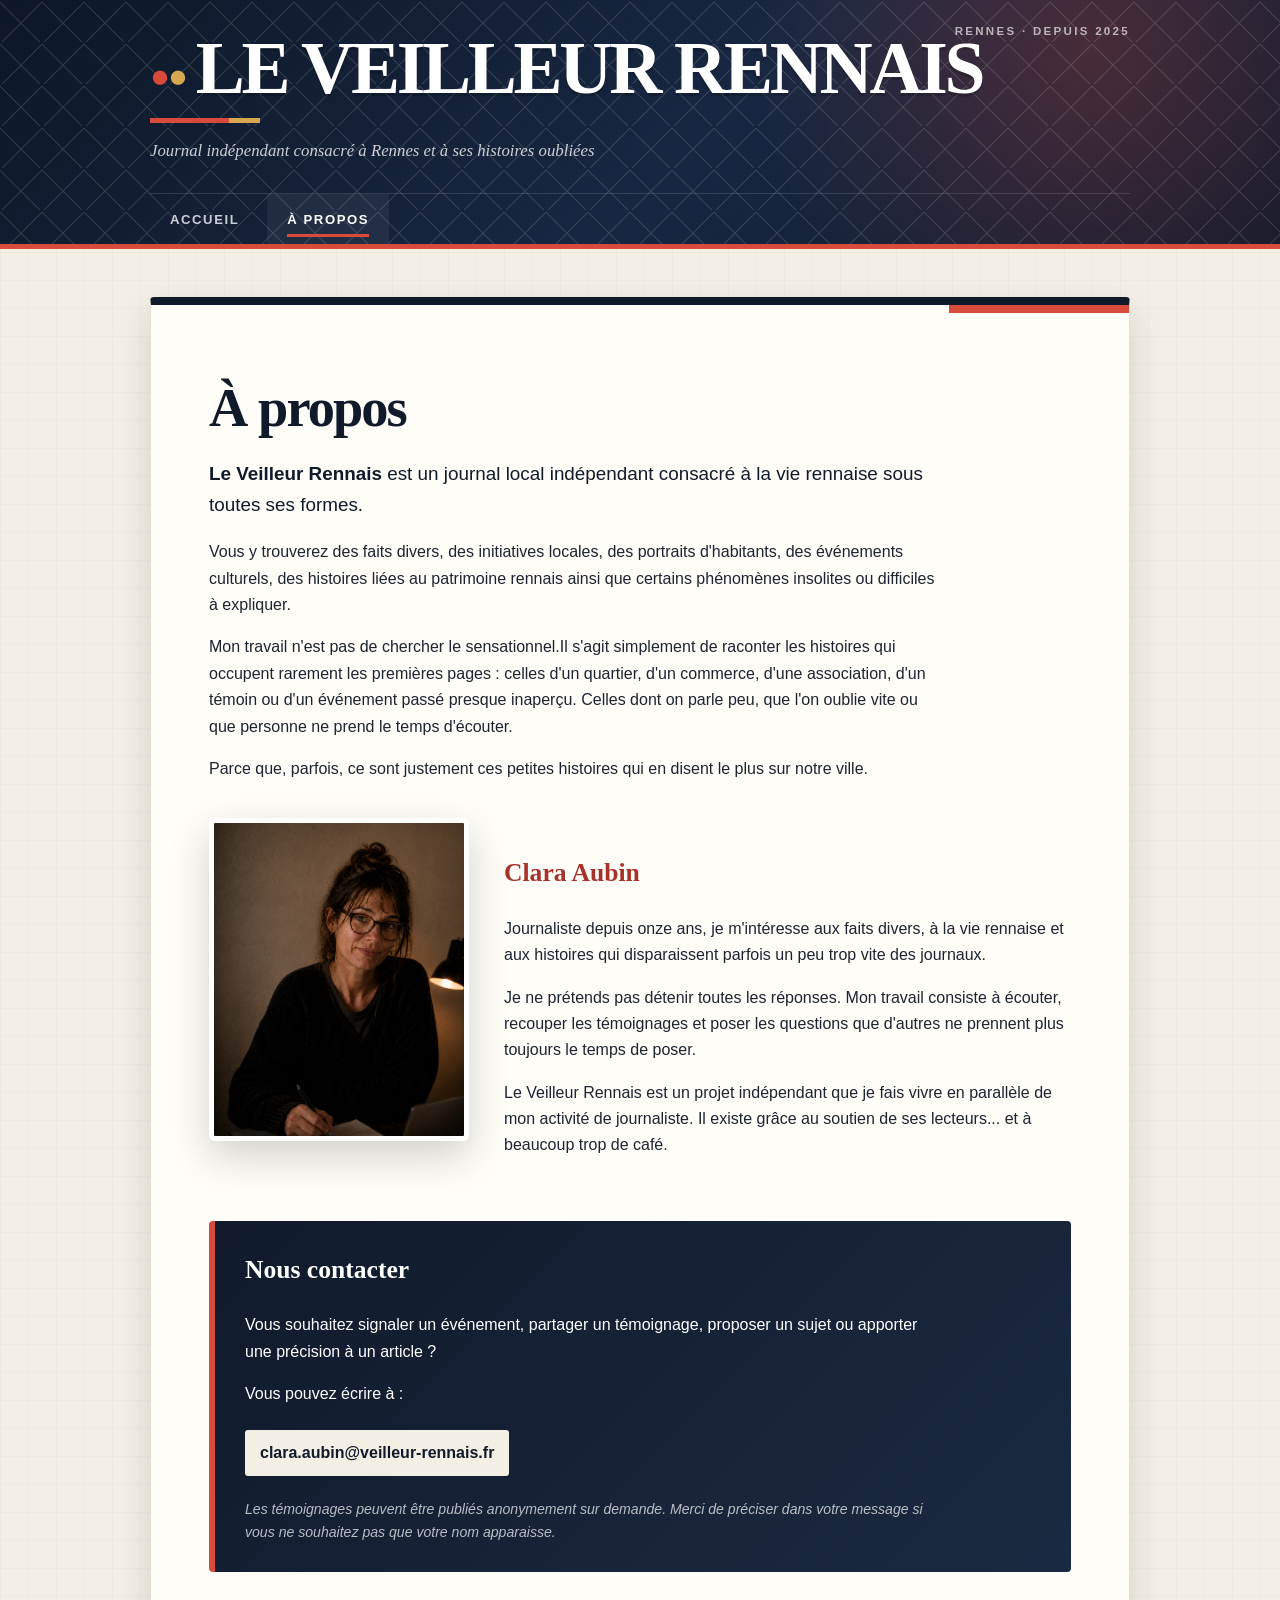
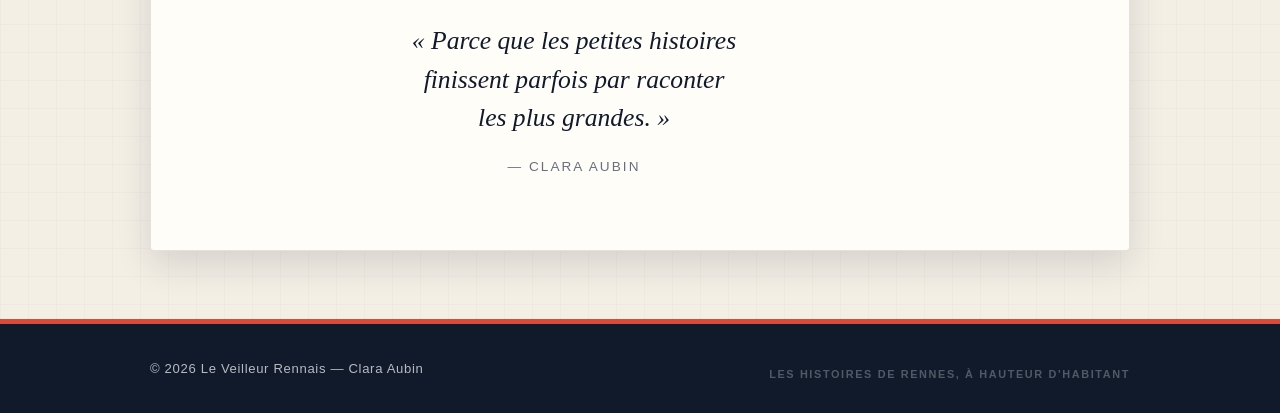
==== a-propos.html @ 2094893d "Add files via upload" ====
<!DOCTYPE html>
<html lang="fr">
<head>
  <meta charset="UTF-8">
  <meta name="viewport" content="width=device-width, initial-scale=1.0">
  <meta property="og:image" content="images/logo.png">

  <title>À propos — Le Veilleur Rennais</title>

  <link rel="stylesheet" href="style.css">
  <link rel="icon" type="image/png" href="images/logo.png">
</head>

<body>

<header class="site-header">
  <div class="container">

    <a class="site-title" href="index.html">
      Le Veilleur Rennais
    </a>

    <p class="site-subtitle">
      Journal indépendant consacré à Rennes et à ses histoires oubliées
    </p>

    <nav>
      <a href="index.html">Accueil</a>
      <a class="active" href="a-propos.html">À propos</a>
    </nav>

  </div>
</header>

<main class="container">

  <section class="about-page">

    <h1>À propos</h1>

    <section class="about-section">

      <p class="about-introduction">
        <strong>Le Veilleur Rennais</strong> est un journal local indépendant consacré
        à la vie rennaise sous toutes ses formes.
      </p>

      <p>
        Vous y trouverez des faits divers, des initiatives locales, des portraits
        d'habitants, des événements culturels, des histoires liées au patrimoine
        rennais ainsi que certains phénomènes insolites ou difficiles à expliquer.
      </p>

      <p>
        Mon travail n'est pas de chercher le sensationnel.Il s'agit simplement de raconter les histoires
        qui occupent rarement les premières pages : celles d'un quartier, d'un
        commerce, d'une association, d'un témoin ou d'un événement passé presque
        inaperçu. Celles dont on parle peu, que l'on oublie vite ou que personne ne prend le temps d'écouter.
      </p>

      <p>
       Parce que, parfois, ce sont justement ces petites histoires qui en disent le plus sur notre ville.
      </p>

    </section>

  <section class="about-section">

    <div class="about-clara">

        <img
            src="images/clara-aubin.png"
            alt="Clara Aubin"
            class="clara-photo">

        <div class="clara-text">

            <h2>Clara Aubin</h2>

            <p>
                Journaliste depuis onze ans, je m'intéresse aux faits divers,
                à la vie rennaise et aux histoires qui disparaissent parfois un peu trop
                vite des journaux.
            </p>

            <p>
                Je ne prétends pas détenir toutes les réponses. Mon travail consiste à
                écouter, recouper les témoignages et poser les questions que d'autres
                ne prennent plus toujours le temps de poser.
            </p>

            <p>
                Le Veilleur Rennais est un projet indépendant que je fais vivre en parallèle
                de mon activité de journaliste. Il existe grâce au soutien de ses lecteurs...
                et à beaucoup trop de café.
            </p>

        </div>

    </div>

</section>

    <section class="contact-box">

      <h2>Nous contacter</h2>

      <p>
        Vous souhaitez signaler un événement, partager un témoignage, proposer
        un sujet ou apporter une précision à un article ?
      </p>

      <p>
        Vous pouvez écrire à :
      </p>

      <p class="contact-email">
        <a href="mailto:clara.aubin@veilleur-rennais.fr">
          clara.aubin@veilleur-rennais.fr
        </a>
      </p>

      <p class="contact-note">
        Les témoignages peuvent être publiés anonymement sur demande.
        Merci de préciser dans votre message si vous ne souhaitez pas que votre
        nom apparaisse.
      </p>

    </section>
    <div class="journal-signature">

      <p class="journal-quote">
          « Parce que les petites histoires<br>
          finissent parfois par raconter<br>
          les plus grandes. »
      </p>

      <p class="journal-author">
          — Clara Aubin
      </p>

  </div>

  </section>

</main>

<footer>
  <div class="container">
    © 2026 Le Veilleur Rennais — Clara Aubin
  </div>
</footer>

</body>
</html>
---- style.css ----
/* =========================================================
   LE VEILLEUR RENNAIS — identité visuelle
   Remplace entièrement ton ancien style.css par ce fichier.
   ========================================================= */

* { box-sizing: border-box; }

:root {
    --nuit: #101a2b;
    --nuit-claire: #1b2a42;
    --rouge: #d84a3a;
    --rouge-fonce: #a8322a;
    --creme: #f4efe5;
    --papier: #fffdf8;
    --encre: #1d2430;
    --gris: #687080;
    --ligne: #d8d2c8;
    --or: #d5a84f;
    --ombre: 0 14px 35px rgba(16, 26, 43, 0.13);
}

html { scroll-behavior: smooth; }

body {
    margin: 0;
    color: var(--encre);
    background:
        linear-gradient(rgba(16, 26, 43, 0.025) 1px, transparent 1px),
        linear-gradient(90deg, rgba(16, 26, 43, 0.025) 1px, transparent 1px),
        var(--creme);
    background-size: 28px 28px;
    font-family: "Segoe UI", Arial, sans-serif;
    line-height: 1.65;
}

.container {
    width: min(980px, calc(100% - 32px));
    margin: 0 auto;
}

.site-header {
    position: relative;
    overflow: hidden;
    color: white;
    background:
        radial-gradient(circle at 85% 20%, rgba(216, 74, 58, 0.27), transparent 30%),
        linear-gradient(135deg, #0d1727 0%, #172742 55%, #101a2b 100%);
    border-bottom: 5px solid var(--rouge);
    padding: 34px 0 0;
}

.site-header::before {
    content: "";
    position: absolute;
    inset: 0;
    opacity: 0.13;
    pointer-events: none;
    background-image:
        linear-gradient(45deg, transparent 46%, white 47%, white 48%, transparent 49%),
        linear-gradient(-45deg, transparent 46%, white 47%, white 48%, transparent 49%);
    background-size: 42px 42px;
}

.site-header::after {
    content: "RENNES · DEPUIS 2025";
    position: absolute;
    top: 22px;
    right: max(16px, calc((100% - 980px) / 2));
    color: rgba(255, 255, 255, 0.65);
    font-size: 0.72rem;
    font-weight: 700;
    letter-spacing: 0.2em;
}

.site-header .container { position: relative; z-index: 1; }

.site-title {
    display: inline-block;
    position: relative;
    color: white;
    font-family: Georgia, "Times New Roman", serif;
    font-size: clamp(2.5rem, 7vw, 4.6rem);
    font-weight: 900;
    line-height: 0.95;
    letter-spacing: -0.045em;
    text-decoration: none;
    text-transform: uppercase;
    text-shadow: 0 3px 0 rgba(0, 0, 0, 0.17);
}

.site-title::before {
    content: "●";
    display: inline-block;
    margin-right: 14px;
    color: var(--rouge);
    font-size: 0.45em;
    vertical-align: middle;
    text-shadow: 18px 0 0 var(--or);
}

.site-title::after {
    content: "";
    display: block;
    width: 110px;
    height: 5px;
    margin-top: 14px;
    background: linear-gradient(90deg, var(--rouge) 0 72%, var(--or) 72%);
}

.site-subtitle {
    max-width: 620px;
    margin: 14px 0 28px;
    color: rgba(255, 255, 255, 0.78);
    font-family: Georgia, "Times New Roman", serif;
    font-size: 1.05rem;
    font-style: italic;
}

nav {
    display: flex;
    gap: 8px;
    border-top: 1px solid rgba(255, 255, 255, 0.13);
}

nav a {
    display: inline-block;
    position: relative;
    padding: 15px 20px 14px;
    color: rgba(255, 255, 255, 0.78);
    font-size: 0.82rem;
    font-weight: 800;
    letter-spacing: 0.12em;
    text-decoration: none;
    text-transform: uppercase;
    transition: 0.2s ease;
}

nav a::after {
    content: "";
    position: absolute;
    right: 20px;
    bottom: 7px;
    left: 20px;
    height: 3px;
    background: var(--rouge);
    transform: scaleX(0);
    transform-origin: left;
    transition: transform 0.2s ease;
}

nav a:hover,
nav a.active {
    color: white;
    background: rgba(255, 255, 255, 0.055);
}

nav a:hover::after,
nav a.active::after { transform: scaleX(1); }

main { min-height: 65vh; padding: 48px 0 68px; }

.intro {
    display: flex;
    align-items: center;
    gap: 18px;
    margin-bottom: 22px;
}

.intro::before {
    content: "";
    width: 10px;
    height: 42px;
    flex: 0 0 10px;
    background: linear-gradient(var(--rouge) 0 70%, var(--or) 70%);
    border-radius: 2px;
}

.intro h1 {
    margin: 0;
    color: var(--nuit);
    font-family: Georgia, "Times New Roman", serif;
    font-size: clamp(2rem, 4vw, 2.9rem);
    letter-spacing: -0.025em;
}

.articles-list { display: grid; gap: 18px; }

.article-card {
    position: relative;
    overflow: hidden;
    padding: 28px 30px 27px;
    background: var(--papier);
    border: 1px solid rgba(16, 26, 43, 0.11);
    border-left: 7px solid var(--nuit);
    border-radius: 4px;
    box-shadow: 0 7px 18px rgba(16, 26, 43, 0.07);
    transition: transform 0.2s ease, box-shadow 0.2s ease, border-left-color 0.2s ease;
}

.article-card::after {
    content: "";
    position: absolute;
    top: 0;
    right: 0;
    width: 54px;
    height: 54px;
    background: linear-gradient(135deg, transparent 50%, rgba(216, 74, 58, 0.12) 50%);
}

.article-card:hover {
    transform: translateY(-3px);
    border-left-color: var(--rouge);
    box-shadow: var(--ombre);
}

.article-card h2 {
    max-width: 780px;
    margin: 8px 0 12px;
    font-family: Georgia, "Times New Roman", serif;
    font-size: clamp(1.5rem, 3vw, 2rem);
    line-height: 1.18;
}

.article-card h2 a { color: var(--nuit); text-decoration: none; }
.article-card h2 a:hover { color: var(--rouge-fonce); }

.article-card > p:not(.article-meta) {
    max-width: 790px;
    margin: 0 0 18px;
    color: #414957;
}

.article-meta {
    display: inline-flex;
    align-items: center;
    gap: 8px;
    margin: 0;
    color: var(--rouge-fonce);
    font-size: 0.78rem;
    font-weight: 800;
    letter-spacing: 0.08em;
    text-transform: uppercase;
}

.article-meta::before { content: "●"; color: var(--or); font-size: 0.7rem; }

.read-more,
.back-link a,
.about-page a {
    color: var(--rouge-fonce);
    font-weight: 800;
    text-decoration: none;
}

.read-more {
    display: inline-block;
    padding-bottom: 3px;
    border-bottom: 2px solid rgba(216, 74, 58, 0.35);
}

.read-more:hover,
.back-link a:hover,
.about-page a:hover {
    color: var(--rouge);
    border-color: var(--rouge);
}

.article-page,
.comments-section,
.about-page {
    background: var(--papier);
    border: 1px solid rgba(16, 26, 43, 0.12);
    border-radius: 4px;
    box-shadow: var(--ombre);
}

.article-page,
.about-page {
    position: relative;
    overflow: hidden;
    padding: clamp(28px, 6vw, 58px);
    border-top: 8px solid var(--nuit);
}

.article-page::before,
.about-page::before {
    content: "";
    position: absolute;
    top: 0;
    right: 0;
    width: 180px;
    height: 8px;
    background: var(--rouge);
}

.article-page h1,
.about-page h1 {
    max-width: 800px;
    margin: 16px 0 12px;
    color: var(--nuit);
    font-family: Georgia, "Times New Roman", serif;
    font-size: clamp(2rem, 5vw, 3.4rem);
    line-height: 1.08;
    letter-spacing: -0.035em;
}

.article-body {
    max-width: 760px;
    margin-top: 36px;
    color: #282f3a;
    font-family: Georgia, "Times New Roman", serif;
    font-size: 1.12rem;
    line-height: 1.78;
}

.article-body p { margin: 0 0 1.35em; }

.article-body p:first-child::first-letter {
    float: left;
    margin: 8px 9px 0 0;
    color: var(--rouge-fonce);
    font-family: Georgia, "Times New Roman", serif;
    font-size: 4.2rem;
    font-weight: 800;
    line-height: 0.75;
}

.back-link { margin: 0 0 20px; font-size: 0.9rem; }

.comments-section {
    margin-top: 26px;
    padding: clamp(25px, 5vw, 42px);
    border-top: 5px solid var(--rouge);
}

.comments-section h2 {
    display: flex;
    align-items: center;
    gap: 12px;
    margin: 0 0 18px;
    color: var(--nuit);
    font-family: Georgia, "Times New Roman", serif;
    font-size: 1.75rem;
}

.comments-section h2::before { content: "✦"; color: var(--or); }

.comment {
    position: relative;
    margin-top: 14px;
    padding: 18px 20px 18px 24px;
    background: #f7f4ed;
    border: 1px solid #e1dbcf;
    border-left: 4px solid var(--nuit-claire);
    border-radius: 3px;
}

.comment:nth-child(even) { border-left-color: var(--rouge); }

.comment-header {
    display: flex;
    flex-wrap: wrap;
    justify-content: space-between;
    gap: 10px;
    font-size: 0.9rem;
}

.comment-header strong { color: var(--nuit); letter-spacing: 0.02em; }
.comment-header span { color: var(--gris); font-size: 0.8rem; }
.comment p { margin: 9px 0 0; color: #353c47; }

.about-page h2 {
    margin-top: 34px;
    color: var(--rouge-fonce);
    font-family: Georgia, "Times New Roman", serif;
    font-size: 1.6rem;
}

.about-page p { max-width: 730px; }

.contact {
    margin-top: 34px;
    padding: 22px;
    background: var(--nuit);
    color: white;
    border-left: 5px solid var(--rouge);
}

.contact a { color: #ffdca0; }

.pagination {
    display: flex;
    justify-content: center;
    align-items: center;
    gap: 18px;
    margin-top: 30px;
    font-size: 0.88rem;
    font-weight: 700;
}

.pagination a,
.pagination span {
    padding: 9px 13px;
    background: var(--papier);
    border: 1px solid var(--ligne);
    border-radius: 3px;
}
.about-section {
    margin-top: 36px;
}

.about-section:first-of-type {
    margin-top: 20px;
}

.about-introduction {
    font-size: 1.18rem;
    color: var(--nuit);
}

.contact-box {
    margin-top: 46px;
    padding: 28px 30px;
    color: white;
    background:
        linear-gradient(
            135deg,
            var(--nuit) 0%,
            var(--nuit-claire) 100%
        );
    border-left: 6px solid var(--rouge);
    border-radius: 4px;
}

.contact-box h2 {
    margin-top: 0;
    color: white;
}

.contact-box p {
    max-width: 700px;
}

.contact-email {
    margin: 22px 0;
}

.contact-email a {
    display: inline-block;
    padding: 10px 15px;
    color: var(--nuit);
    background: var(--creme);
    border-radius: 3px;
    font-weight: 800;
    text-decoration: none;
}

.contact-email a:hover {
    color: white;
    background: var(--rouge);
}

.contact-note {
    margin-bottom: 0;
    color: rgba(255, 255, 255, 0.7);
    font-size: 0.88rem;
    font-style: italic;
}

.pagination a { color: var(--rouge-fonce); text-decoration: none; }
.pagination a:hover { color: white; background: var(--rouge); border-color: var(--rouge); }

.journal-signature{
    margin-top:50px;
    text-align:center;
}

.journal-quote{
    margin:0;
    color:var(--nuit);
    font-family:Georgia, "Times New Roman", serif;
    font-size:1.6rem;
    font-style:italic;
    line-height:1.5;
}

.journal-author{
    margin-top:18px;
    color:var(--gris);
    letter-spacing:.15em;
    text-transform:uppercase;
    font-size:.85rem;
}

.about-clara{
    display:flex;
    align-items:flex-start;
    gap:35px;
    margin-top:20px;
}

.clara-photo{
    width:260px;
    flex-shrink:0;

    border-radius:6px;

    box-shadow:0 15px 40px rgba(0,0,0,.18);

    border:5px solid white;
}

.clara-text{
    flex:1;
}

footer {
    position: relative;
    overflow: hidden;
    padding: 34px 0;
    color: rgba(255, 255, 255, 0.7);
    background: var(--nuit);
    border-top: 5px solid var(--rouge);
    font-size: 0.82rem;
    letter-spacing: 0.05em;
}

footer::after {
    content: "LES HISTOIRES DE RENNES, À HAUTEUR D'HABITANT";
    position: absolute;
    right: max(16px, calc((100% - 980px) / 2));
    bottom: 29px;
    color: rgba(255, 255, 255, 0.28);
    font-size: 0.68rem;
    font-weight: 800;
    letter-spacing: 0.15em;
}

@media (max-width: 720px) {
    .site-header::after { display: none; }
    .site-title { padding-right: 0; font-size: 2.5rem; }
    .site-title::before { margin-right: 10px; }
    nav { overflow-x: auto; }
    nav a { flex: 0 0 auto; padding-right: 14px; padding-left: 14px; }
    .article-card { padding: 23px 21px; }
    .article-page, .about-page, .comments-section { padding: 25px 21px; }
    .article-body { font-size: 1.04rem; }
    footer::after { display: none; }
}

@media (max-width: 460px) {
    .container { width: min(100% - 20px, 980px); }
    .site-title { font-size: 2rem; }
    .site-subtitle { font-size: 0.94rem; }
    .comment-header { display: block; }
    .comment-header span { display: block; margin-top: 3px; }
}
@media (max-width:800px){

    .about-clara{
        flex-direction:column;
    }

    .clara-photo{
        width:100%;
        max-width:320px;
        margin:auto;
    }

}
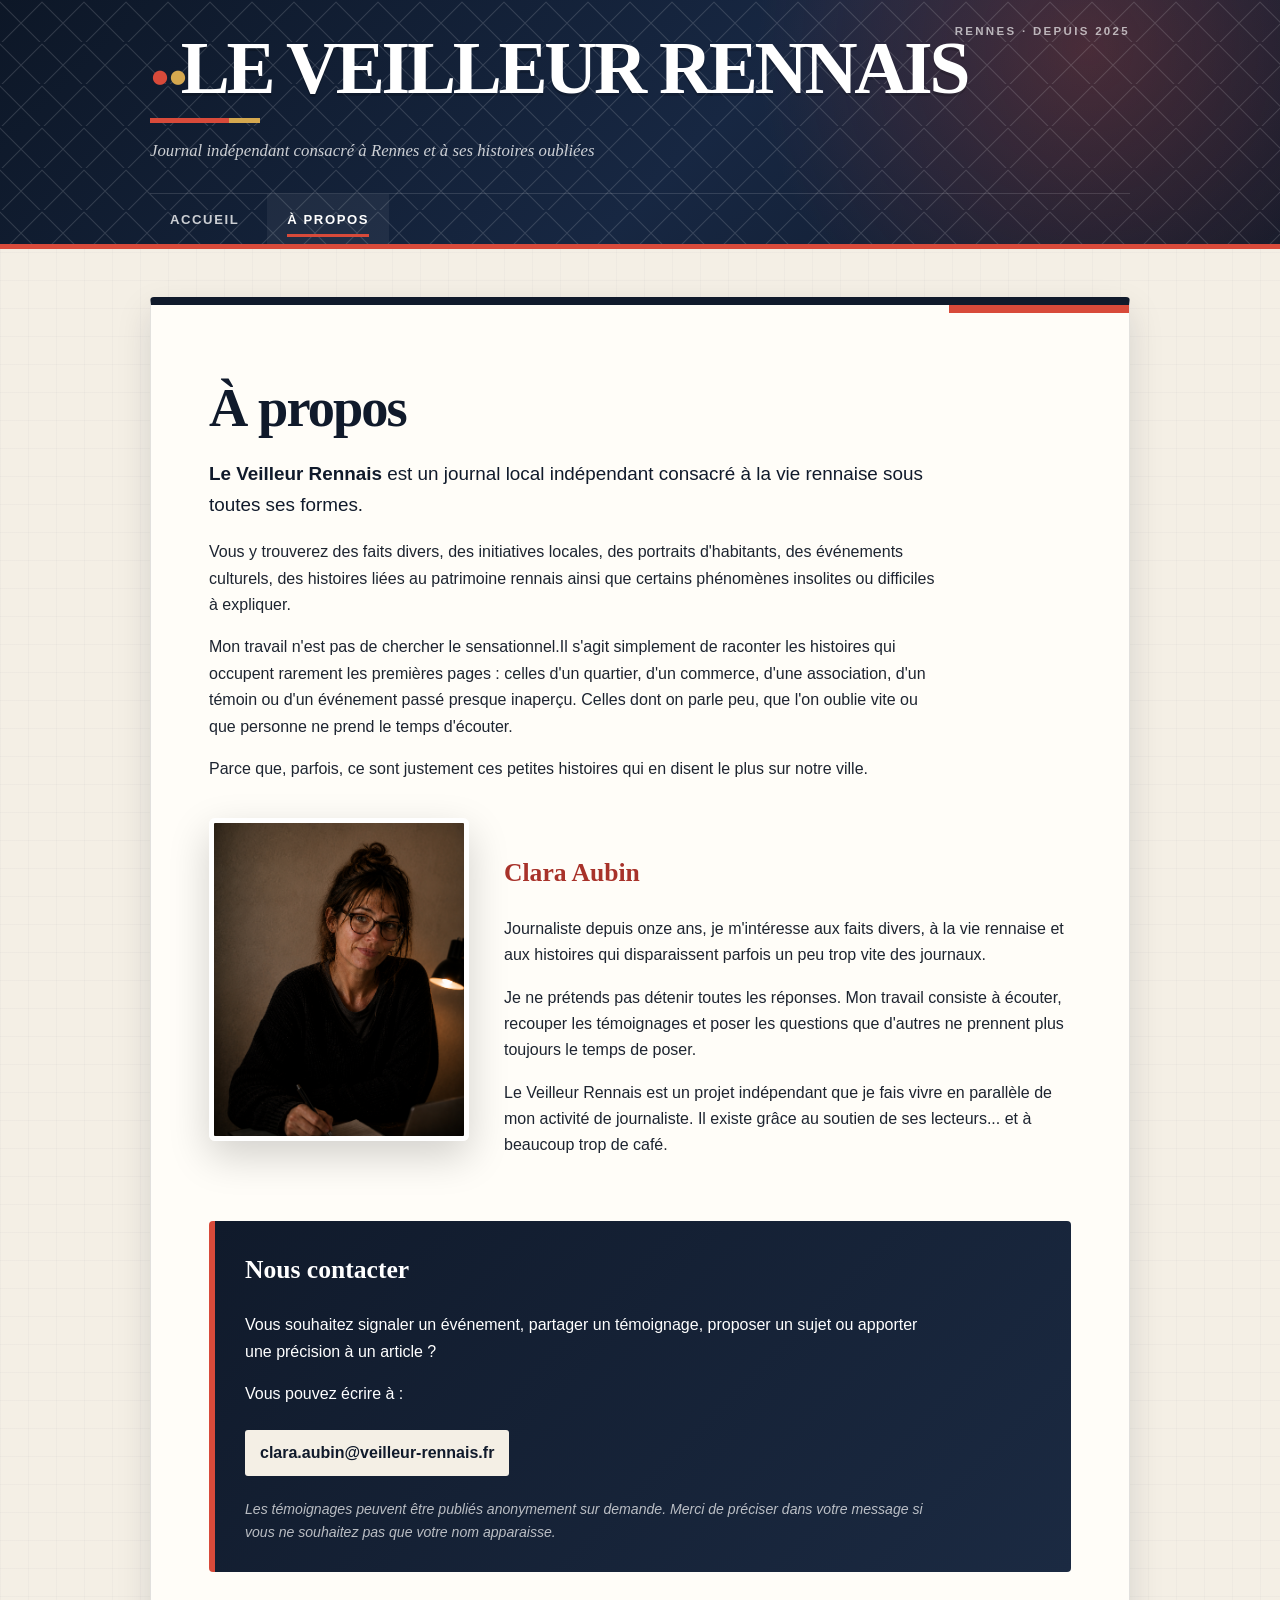
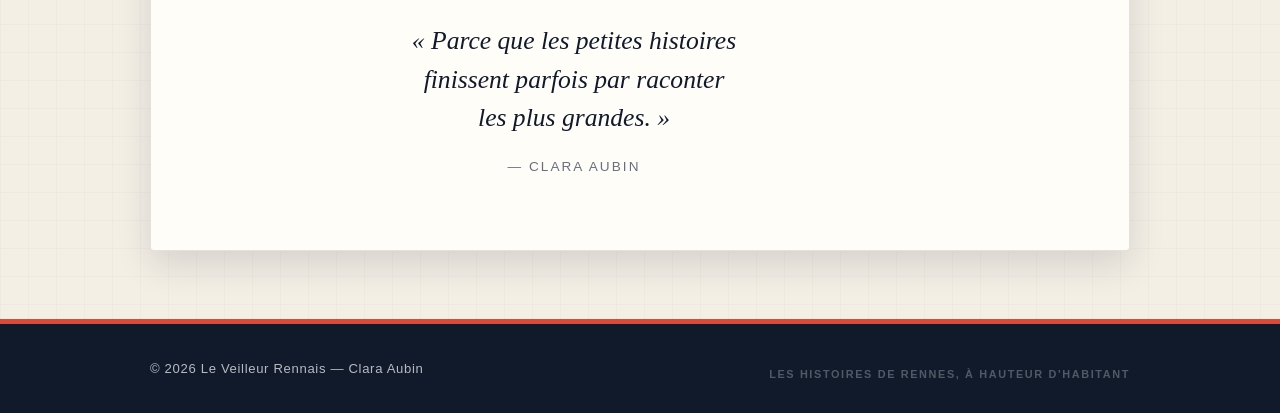
==== commit 065b6997: "Add files via upload" ====
--- a/a-propos.html
+++ b/a-propos.html
@@ -13,24 +13,11 @@
 
 <body>
 
-<header class="site-header">
-  <div class="container">
-
-    <a class="site-title" href="index.html">
-      Le Veilleur Rennais
-    </a>
-
-    <p class="site-subtitle">
-      Journal indépendant consacré à Rennes et à ses histoires oubliées
-    </p>
-
-    <nav>
-      <a href="index.html">Accueil</a>
-      <a class="active" href="a-propos.html">À propos</a>
-    </nav>
-
-  </div>
-</header>
+<header class="site-header"><div class="container">
+  <a class="site-title" href="index.html">Le Veilleur Rennais</a>
+  <p class="site-subtitle">Journal indépendant consacré à Rennes et à ses histoires oubliées</p>
+  <nav><a  href="index.html">Accueil</a><a class="active" href="a-propos.html">À propos</a></nav>
+</div></header>
 
 <main class="container">
 
